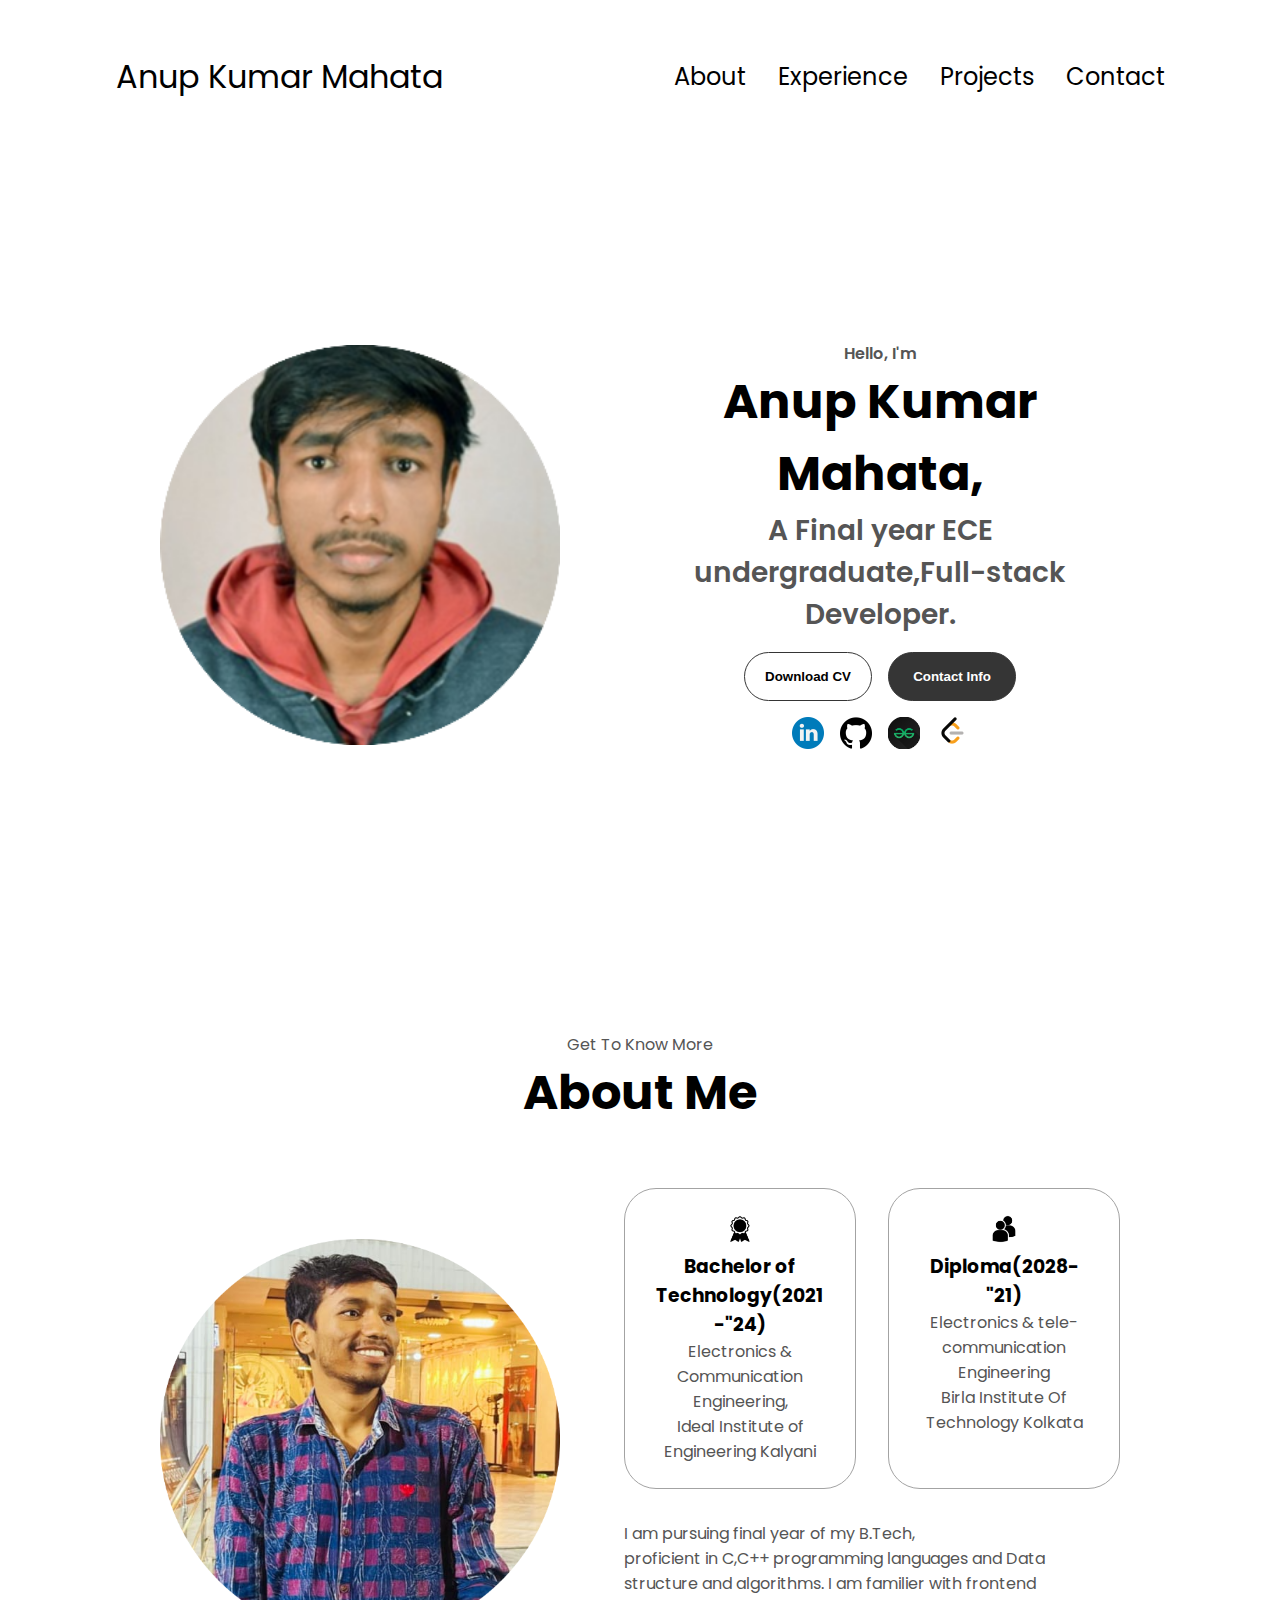
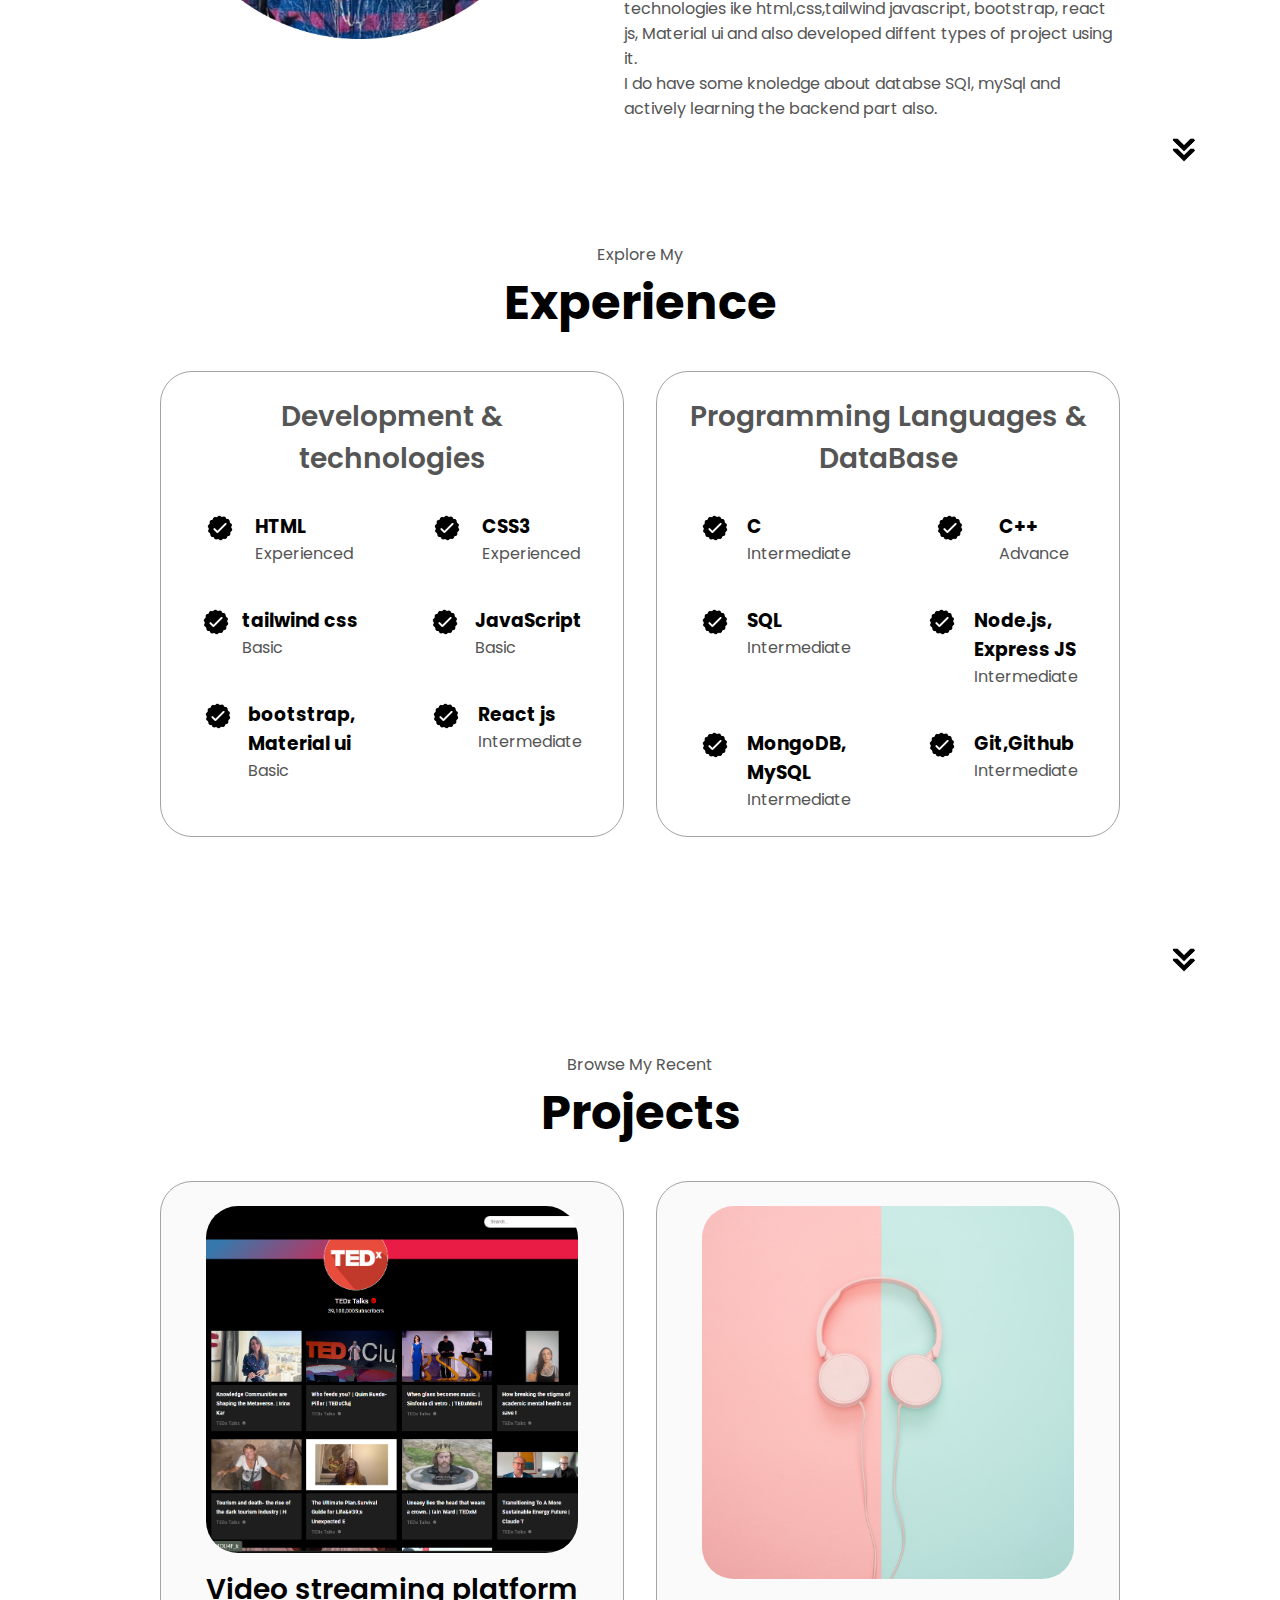
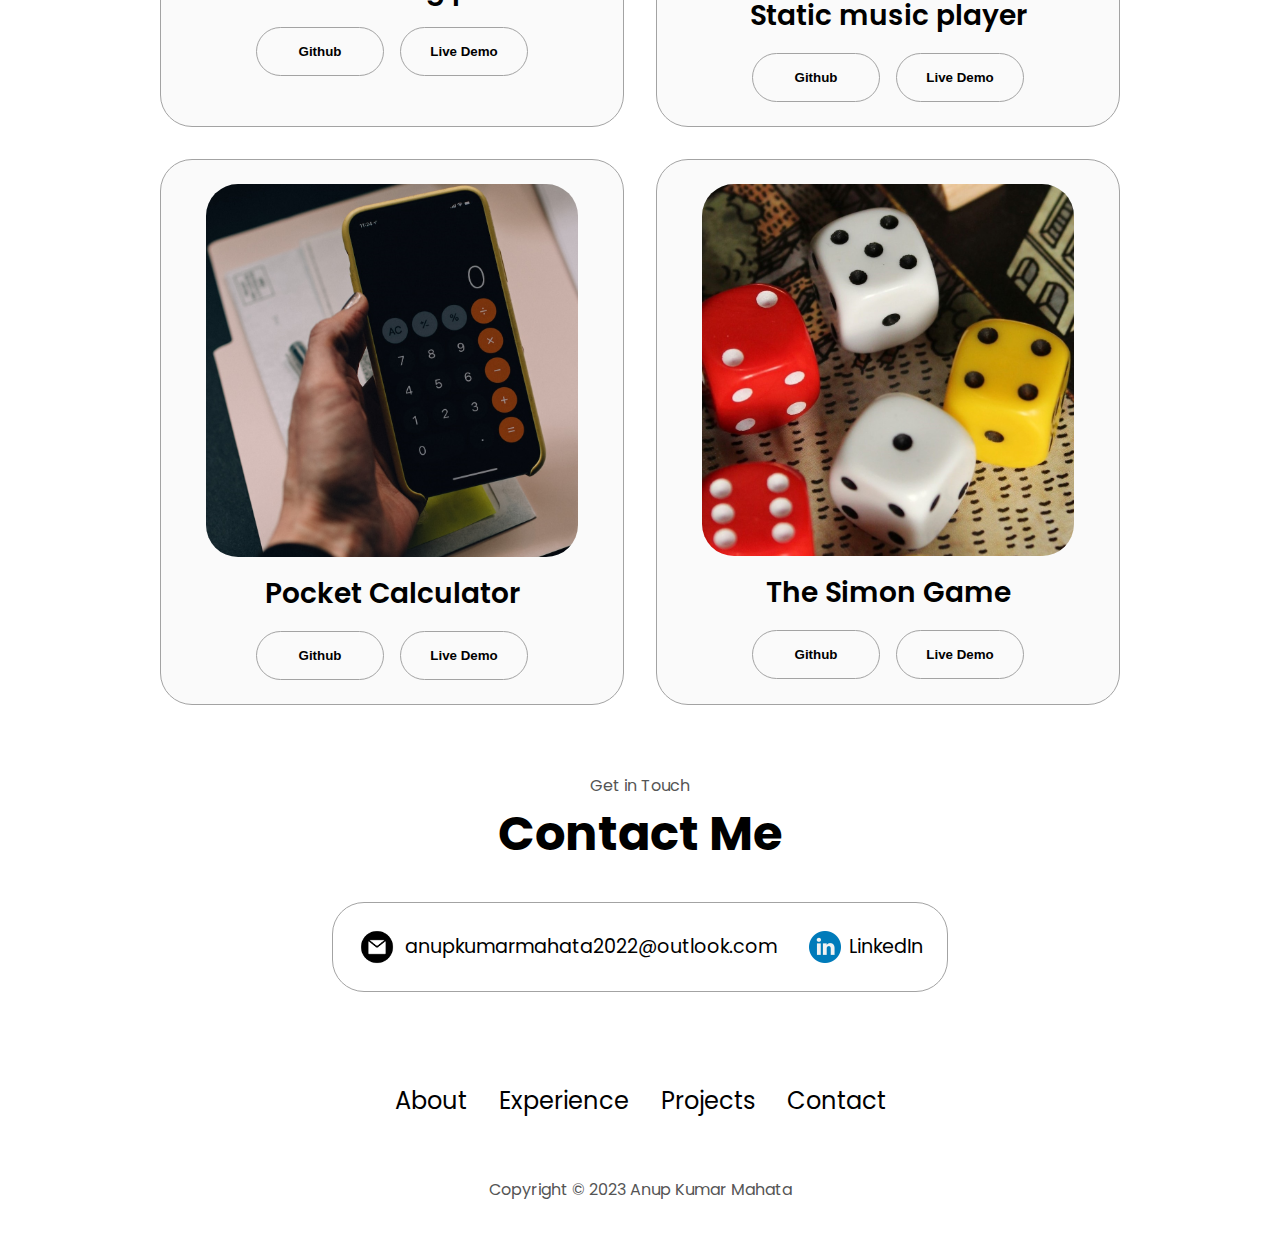
==== index.html @ 623d1932 "re upload" ====
<!DOCTYPE html>
<html lang="en">
  <head>
    <meta charset="UTF-8" />
    <meta http-equiv="X-UA-Compatible" content="IE=edge" />
    <meta name="viewport" content="width=device-width, initial-scale=1.0" />
    <title>My Portfolio</title>
    <link rel="icon" type="image/x-icon" href="assets/favicon.ico">
    <link rel="stylesheet" href="style.css" />
    <link rel="stylesheet" href="m_query.css" />
    
  </head>
  <body>
    <nav id="desktop-nav">
      <div class="logo">Anup Kumar Mahata</div>
      <div>
        <ul class="nav-links">
          <li><a href="#about">About</a></li>
          <li><a href="#experience">Experience</a></li>
          <li><a href="#projects">Projects</a></li>
          <li><a href="#contact">Contact</a></li>
        </ul>
      </div>
    </nav>
    <nav id="hamburger-nav">
      <div class="logo"><strong>Anup Kumar Mahata</strong></div>
      <div class="hamburger-menu">
        <div class="hamburger-icon" onclick="toggleMenu()">
          <span></span>
          <span></span>
          <span></span>
        </div>
        <div class="menu-links">
          <li><a href="#about" onclick="toggleMenu()">About</a></li>
          <li><a href="#experience" onclick="toggleMenu()">Experience</a></li>
          <li><a href="#projects" onclick="toggleMenu()">Projects</a></li>
          <li><a href="#contact" onclick="toggleMenu()">Contact</a></li>
        </div>
      </div>
    </nav>
    <section id="profile">
      <div class="section__pic-container">
        <img
          src="./assets/pp2.png"
          alt="John Doe profile picture"
        />
      </div>
      <div class="section__text">
        <p class="section__text__p1">Hello, I'm</p>
        <h1 class="title">Anup Kumar Mahata,</h1>
        <p class="section__text__p2">
         A Final year ECE undergraduate,<span>Full-stack Developer.</span>
        </p>
        <div class="btn-container">
          <button
            class="btn btn-color-2"
            onclick="window.open('./assets/Anup_rsume.pdf')"
          >
            Download CV
          </button>
          <button class="btn btn-color-1" onclick="location.href='./#contact'">
            Contact Info
          </button>
        </div>
        <div id="socials-container">
          <img
            src="./assets/linkedin.png"
            alt="My LinkedIn profile"
            class="icon"
            onclick="location.href='https://www.linkedin.com/in/anup-kumar-mahata-76952b246/'"
          />
          <img
            src="./assets/github.png"
            alt="My Github profile"
            class="icon"
            onclick="location.href='https://github.com/Akm007git'"
          />
          <img
            src="./assets/gfg.jpg"
            alt="my gfg profile"
            class="icon"
            onclick="location.href='https://auth.geeksforgeeks.org/user/anup_kumar_12'"
          />
          <img
            src="./assets/LeetCode.png"
            alt="My Leetcode profile"
            class="icon"
            onclick="location.href='https://leetcode.com/Akmetcode123/'"
          />
        </div>
      </div>
    </section>
    <section id="about">
      <p class="section__text__p1">Get To Know More</p>
      <h1 class="title">About Me</h1>
      <div class="section-container">
        <div class="section__pic-container">
          <img
            src="./assets/profile-pic (2).png"
            alt="Profile picture"
            class="about-pic"
          />
        </div>
        <div class="about-details-container">
          <div class="about-containers">
            <div class="details-container">
              <img
                src="./assets/experience.png"
                alt="Experience icon"
                class="icon"
              />
              <h3>Bachelor of Technology(2021 -"24)</h3>
              <p>
                Electronics & Communication Engineering, <br />
                Ideal Institute of Engineering <span>Kalyani</span>
              </p>
            </div>
            <div class="details-container">
              <img
                src="./assets/education.png"
                alt="Education icon"
                class="icon"
              />
              <h3>Diploma(2028-"21)</h3>
              <p>
                Electronics & tele-communication Engineering<br />
                Birla Institute Of Technology <span>Kolkata</span>
              </p>
            </div>
          </div>
          <div class="text-container">
            <p>
              I am pursuing final year of my B.Tech, <br />
              proficient in C,C++ programming languages and Data structure and
              algorithms. I am familier with frontend technologies ike
              html,css,tailwind javascript, bootstrap, react js, Material ui and
              also developed diffent types of project using it. <br />I do have
              some knoledge about databse SQl, mySql and actively learning the
              backend part also.
            </p>
          </div>
        </div>
      </div>
      <img
        src="./assets/arrow.png"
        alt="Arrow icon"
        class="icon arrow"
        onclick="location.href='./#experience'"
      />
    </section>
    <section id="experience">
      <p class="section__text__p1">Explore My</p>
      <h1 class="title">Experience</h1>
      <div class="experience-details-container">
        <div class="about-containers">
          <div class="details-container">
            <h2 class="experience-sub-title">Development & technologies</h2>
            <div class="article-container">
              <article>
                <img
                  src="./assets/checkmark.png"
                  alt="Experience icon"
                  class="icon"
                />
                <div>
                  <h3>HTML</h3>
                  <p>Experienced</p>
                </div>
              </article>
              <article>
                <img
                  src="./assets/checkmark.png"
                  alt="Experience icon"
                  class="icon"
                />
                <div>
                  <h3>CSS3</h3>
                  <p>Experienced</p>
                </div>
              </article>
              <article>
                <img
                  src="./assets/checkmark.png"
                  alt="Experience icon"
                  class="icon"
                />
                <div>
                  <h3>tailwind css</h3>
                  <p>Basic</p>
                </div>
              </article>
              <article>
                <img
                  src="./assets/checkmark.png"
                  alt="Experience icon"
                  class="icon"
                />
                <div>
                  <h3>JavaScript</h3>
                  <p>Basic</p>
                </div>
              </article>
              <article>
                <img
                  src="./assets/checkmark.png"
                  alt="Experience icon"
                  class="icon"
                />
                <div>
                  <h3>bootstrap, <br><span>Material ui</span></h3>
                  <p>Basic</p>
                </div>
              </article>
              <article>
                <img
                  src="./assets/checkmark.png"
                  alt="Experience icon"
                  class="icon"
                />
                <div>
                  <h3>React js</h3>
                  <p>Intermediate</p>
                </div>
              </article>
            </div>
          </div>

          <div class="details-container">
            <h2 class="experience-sub-title">Programming Languages & DataBase</h2>
            <div class="article-container">
              <article>
                <img
                  src="./assets/checkmark.png"
                  alt="Experience icon"
                  class="icon"
                />
                <div>
                  <h3>C</h3>
                  <p>Intermediate</p>
                </div>
              </article>
              <article>
                <img
                  src="./assets/checkmark.png"
                  alt="Experience icon"
                  class="icon"
                />
                <div>
                  <h3>C++</h3>
                  <p>Advance</p>
                </div>
              </article>
              <article>
                <img
                  src="./assets/checkmark.png"
                  alt="Experience icon"
                  class="icon"
                />
                <div>
                  <h3>SQL</h3>
                  <p>Intermediate</p>
                </div>
              </article>
              <article>
                <img
                  src="./assets/checkmark.png"
                  alt="Experience icon"
                  class="icon"
                />
                <div>
                  <h3>Node.js, <br><span>Express JS</span></h3>
                  <p>Intermediate</p>
                </div>
              </article>
              <article>
                <img
                  src="./assets/checkmark.png"
                  alt="Experience icon"
                  class="icon"
                />
                <div>
                  <h3>MongoDB,<br><span>MySQL</span></h3>
                  <p>Intermediate</p>
                </div>
              </article>
              <article>
                <img
                  src="./assets/checkmark.png"
                  alt="Experience icon"
                  class="icon"
                />
                <div>
                  <h3>Git,Github</h3>
                  <p>Intermediate</p>
                </div>
              </article>
            </div>
          </div>
        </div>
      </div>
      <img
        src="./assets/arrow.png"
        alt="Arrow icon"
        class="icon arrow"
        onclick="location.href='./#projects'"
      />
    </section>
    <section id="projects">
      <p class="section__text__p1">Browse My Recent</p>
      <h1 class="title">Projects</h1>
      <div class="experience-details-container">
        <div class="about-containers">


          <div class="details-container color-container">
            <div class="article-container">
              <img
                src="./assets/project-1.png"
                alt="Project 1"
                class="project-img"
              />
            </div>
            <h2 class="experience-sub-title project-title">Video streaming platform</h2>
            <div class="btn-container">
              <button
                class="btn btn-color-2 project-btn"
                onclick="location.href='https://github.com/Akm007git/React-2023'"
              >
                Github
              </button>
              <button
                class="btn btn-color-2 project-btn"
                onclick="location.href='https://reliable-youtiao-39194a.netlify.app/'"
              >
                Live Demo
              </button>
            </div>
          </div>


          <div class="details-container color-container">
            <div class="article-container">
              <img
                src="./assets/project-2.png"
                alt="Project 1"
                class="project-img"
              />
            </div>
            <h2 class="experience-sub-title project-title">Static music player</h2>
            <div class="btn-container">
              <button
                class="btn btn-color-2 project-btn"
                onclick="location.href='https://github.com/Akm007git/spotify'"
              >
                Github
              </button>
              <button
                class="btn btn-color-2 project-btn"
                onclick="location.href='https://akm007git.github.io/spotify/'"
              >
                Live Demo
              </button>
            </div>
          </div>


          <div class="details-container color-container">
            <div class="article-container">
              <img
                src="./assets/project-3.png"
                alt="Project 3"
                class="project-img"
              />
            </div>
            <h2 class="experience-sub-title project-title">Pocket Calculator</h2>
            <div class="btn-container">
              <button
                class="btn btn-color-2 project-btn"
                onclick="location.href='https://github.com/Akm007git/spotify'"
              >
                Github
              </button>
              <button
                class="btn btn-color-2 project-btn"
                onclick="location.href='https://akm007git.github.io/PocketCalculator/'"
              >
                Live Demo
              </button>
            </div>
          </div>


          <div class="details-container color-container">
            <div class="article-container">
              <img
                src="./assets/project-4.jpg"
                alt="Project 4"
                class="project-img"
              />
            </div>
            <h2 class="experience-sub-title project-title">The Simon Game</h2>
            <div class="btn-container">
              <button
                class="btn btn-color-2 project-btn"
                onclick="location.href='https://github.com/Akm007git/TheSimonGame'"
              >
                Github
              </button>
              <button
                class="btn btn-color-2 project-btn"
                onclick="location.href='https://akm007git.github.io/TheSimonGame/'"
              >
                Live Demo
              </button>
            </div>
          </div>
        </div>
      </div>
<!--       
      <img
        src="./assets/arrow.png"
        alt="Arrow icon"
        class="icon arrow"
        style="padding-left: 10px;"
        onclick="location.href='./#contact'"
      /> -->
    </section>
    <section id="contact">
      <p class="section__text__p1">Get in Touch</p>
      <h1 class="title">Contact Me</h1>
      <div class="contact-info-upper-container">
        <div class="contact-info-container">
          <img
            src="./assets/email.png"
            alt="Email icon"
            class="icon contact-icon email-icon"
          />
          <p><a href="mailto:examplemail@gmail.com">anupkumarmahata2022@outlook.com</a></p>
        </div>
        <div class="contact-info-container">
          <img
            src="./assets/linkedin.png"
            alt="LinkedIn icon"
            class="icon contact-icon"
          />
          <p><a href="https://www.linkedin.com/in/anup-kumar-mahata-76952b246/">LinkedIn</a></p>
        </div>
      </div>
    </section>
    <footer>
      <nav>
        <div class="nav-links-container">
          <ul class="nav-links">
            <li><a href="#about">About</a></li>
            <li><a href="#experience">Experience</a></li>
            <li><a href="#projects">Projects</a></li>
            <li><a href="#contact">Contact</a></li>
          </ul>
        </div>
      </nav>
      <p>Copyright &#169; 2023 Anup Kumar Mahata</p>
    </footer>
    <script src="index.js"></script>
  </body>
</html>
---- style.css ----
/* GENERAL */

@import url("https://fonts.googleapis.com/css2?family=Poppins:wght@300;400;500;600&display=swap");

* {
  margin: 0;
  padding: 0;
}

body {
  font-family: "Poppins", sans-serif;
}

html {
  scroll-behavior: smooth;
}

p {
  color: rgb(85, 85, 85);
}

/* TRANSITION */

a,
.btn {
  transition: all 300ms ease;
}

/* DESKTOP NAV */

nav,
.nav-links {
  display: flex;
}

nav {
  justify-content: space-around;
  align-items: center;
  height: 17vh;
}

.nav-links {
  gap: 2rem;
  list-style: none;
  font-size: 1.5rem;
}

a {
  color: black;
  text-decoration: none;
  text-decoration-color: white;
}

a:hover {
  color: grey;
  text-decoration: underline;
  text-underline-offset: 1rem;
  text-decoration-color: rgb(181, 181, 181);
}

.logo {
  font-size: 2rem;
}

.logo:hover {
  cursor: default;
}

/* HAMBURGER MENU */

#hamburger-nav {
  display: none;
}

.hamburger-menu {
  position: relative;
  display: inline-block;
}

.hamburger-icon {
  display: flex;
  flex-direction: column;
  justify-content: space-between;
  height: 24px;
  width: 30px;
  cursor: pointer;
}

.hamburger-icon span {
  width: 100%;
  height: 2px;
  background-color: black;
  transition: all 0.3 ease-in-out;
}

.menu-links {
  position: absolute;
  top: 100%;
  right: 0;
  background-color: white;
  width: fit-content;
  max-height: 0;
  overflow: hidden;
  transition: all 0.3 ease-in-out;
}

.menu-links a {
  display: block;
  padding: 10px;
  text-align: center;
  font-size: 1.5rem;
  color: black;
  text-decoration: none;
  transition: all 0.3 ease-in-out;
}

.menu-links li {
  list-style: none;
}

.menu-links.open {
  max-height: 300px;
}

.hamburger-icon.open span:first-child {
  transform: rotate(45deg) translate(10px, 5px);
}

.hamburger-icon.open span:nth-child(2) {
  opacity: 0;
}

.hamburger-icon.open span:last-child {
  transform: rotate(-45deg) translate(10px, -5px);
}

.hamburger-icon span:first-child {
  transform: none;
}

.hamburger-icon span:first-child {
  opacity: 1;
}

.hamburger-icon span:first-child {
  transform: none;
}

/* SECTIONS */

section {
  padding-top: 4vh;
  height: 90vh;
  margin: 0 10rem;
  box-sizing: border-box;
  min-height: fit-content;
}

.section-container {
  display: flex;
}

/* PROFILE SECTION */

#profile {
  display: flex;
  justify-content: center;
  gap: 5rem;
  height: 80vh;
}

.section__pic-container {
  display: flex;
  height: 400px;
  width: 400px;
  margin: auto 0;
}

.section__text {
  align-self: center;
  text-align: center;
}

.section__text p {
  font-weight: 600;
}

.section__text__p1 {
  text-align: center;
}

.section__text__p2 {
  font-size: 1.75rem;
  margin-bottom: 1rem;
}

.title {
  font-size: 3rem;
  text-align: center;
}

#socials-container {
  display: flex;
  justify-content: center;
  margin-top: 1rem;
  gap: 1rem;
}

/* ICONS */

.icon {
  cursor: pointer;
  height: 2rem;
}

/* BUTTONS */

.btn-container {
  display: flex;
  justify-content: center;
  gap: 1rem;
}

.btn {
  font-weight: 600;
  transition: all 300ms ease;
  padding: 1rem;
  width: 8rem;
  border-radius: 2rem;
}

.btn-color-1,
.btn-color-2 {
  border: rgb(53, 53, 53) 0.1rem solid;
}

.btn-color-1:hover,
.btn-color-2:hover {
  cursor: pointer;
}

.btn-color-1,
.btn-color-2:hover {
  background: rgb(53, 53, 53);
  color: white;
}

.btn-color-1:hover {
  background: rgb(0, 0, 0);
}

.btn-color-2 {
  background: none;
}

.btn-color-2:hover {
  border: rgb(255, 255, 255) 0.1rem solid;
}

.btn-container {
  gap: 1rem;
}

/* ABOUT SECTION */

#about {
  position: relative;
}

.about-containers {
  gap: 2rem;
  margin-bottom: 2rem;
  margin-top: 2rem;
}

.about-details-container {
  justify-content: center;
  flex-direction: column;
}

.about-containers,
.about-details-container {
  display: flex;
}

.about-pic {
  border-radius: 2rem;
}

.arrow {
  position: absolute;
  right: -5rem;
  bottom: 2.5rem;
}

.details-container {
  padding: 1.5rem;
  flex: 1;
  background: white;
  border-radius: 2rem;
  border: rgb(53, 53, 53) 0.1rem solid;
  border-color: rgb(163, 163, 163);
  text-align: center;
}

.section-container {
  gap: 4rem;
  height: 80%;
}

.section__pic-container {
  height: 400px;
  width: 400px;
  margin: auto 0;
}

/* EXPERIENCE SECTION */

#experience {
  position: relative;
}

.experience-sub-title {
  color: rgb(85, 85, 85);
  font-weight: 600;
  font-size: 1.75rem;
  margin-bottom: 2rem;
}

.experience-details-container {
  display: flex;
  justify-content: center;
  flex-direction: column;
}

.article-container {
  display: flex;
  text-align: initial;
  flex-wrap: wrap;
  flex-direction: row;
  gap: 2.5rem;
  justify-content: space-around;
}

article {
  display: flex;
  width: 10rem;
  justify-content: space-around;
  gap: 0.5rem;
}

article .icon {
  cursor: default;
}

/* PROJECTS SECTION */

#projects {
  position: relative;
}

.color-container {
  border-color: rgb(163, 163, 163);
  background: rgb(250, 250, 250);
}

.project-img {
  border-radius: 2rem;
  width: 90%;
  height: 90%;
}

.project-title {
  margin: 1rem;
  color: black;
}

.project-btn {
  color: black;
  border-color: rgb(163, 163, 163);
}

.about-containers{
    display: flex;
    justify-content: center;
    }

/* CONTACT */

#contact {
  display: flex;
  justify-content: center;
  flex-direction: column;
  height: 45vh;
}

.contact-info-upper-container {
  display: flex;
  justify-content: center;
  border-radius: 2rem;
  border: rgb(53, 53, 53) 0.1rem solid;
  border-color: rgb(163, 163, 163);
  background: (250, 250, 250);
  margin: 2rem auto;
  padding: 0.5rem;
}

.contact-info-container {
  display: flex;
  align-items: center;
  justify-content: center;
  gap: 0.5rem;
  margin: 1rem;
}

.contact-info-container p {
  font-size: larger;
}

.contact-icon {
  cursor: default;
}

.email-icon {
  height: 2.5rem;
}

/* FOOTER SECTION */

footer {
  height: 26vh;
  margin: 0 1rem;
}

footer p {
  text-align: center;
}
---- m_query.css ----
@media screen and (max-width: 1400px) {
    #profile {
      height: 83vh;
      margin-bottom: 6rem;
    }
    .about-containers {
      flex-wrap: wrap;
    }
    #contact,
    #projects {
      height: fit-content;
    }
  }
  
  @media screen and (max-width: 1200px) {
    #desktop-nav {
      display: none;
    }
    #hamburger-nav {
      display: flex;
    }
    #experience,
    .experience-details-container {
      margin-top: 1rem;
    }
    #profile,
    .section-container {
      display: block;
    }
    .arrow {
      display: none;
      
    }
    section,
    .section-container {
      height: fit-content;
    }
    section {
      margin: 0 5%;
    }
    .section__pic-container {
      width: 275px;
      height: 275px;
      margin: 0 auto 2rem;
    }
    .about-containers {
      margin-top: 0;
    }
  }
  
  @media screen and (max-width: 600px) {
    #contact,
    footer {
      height: 40vh;
    }
    #profile {
      height: 83vh;
      margin-bottom: 0;
    }
    article {
      font-size: 1rem;
    }
    footer nav {
      height: fit-content;
      margin-bottom: 2rem;
    }
    .about-containers,
    .contact-info-upper-container,
    .btn-container {
      flex-wrap: wrap;
    }
    .contact-info-container {
      margin: 0;
    }
    .contact-info-container p,
    .nav-links li a {
      font-size: 1rem;
    }
    .experience-sub-title {
      font-size: 1.25rem;
    }
    .logo {
      font-size: 1.5rem;
    }
    .nav-links {
      flex-direction: column;
      gap: 0.5rem;
      text-align: center;
    }
    .section__pic-container {
      width: auto;
      height: 46vw;
      justify-content: center;
    }
    .section__text__p2 {
      font-size: 1.25rem;
    }
    .title {
      font-size: 2rem;
    }
    .text-container {
      text-align: justify;
    }
  }
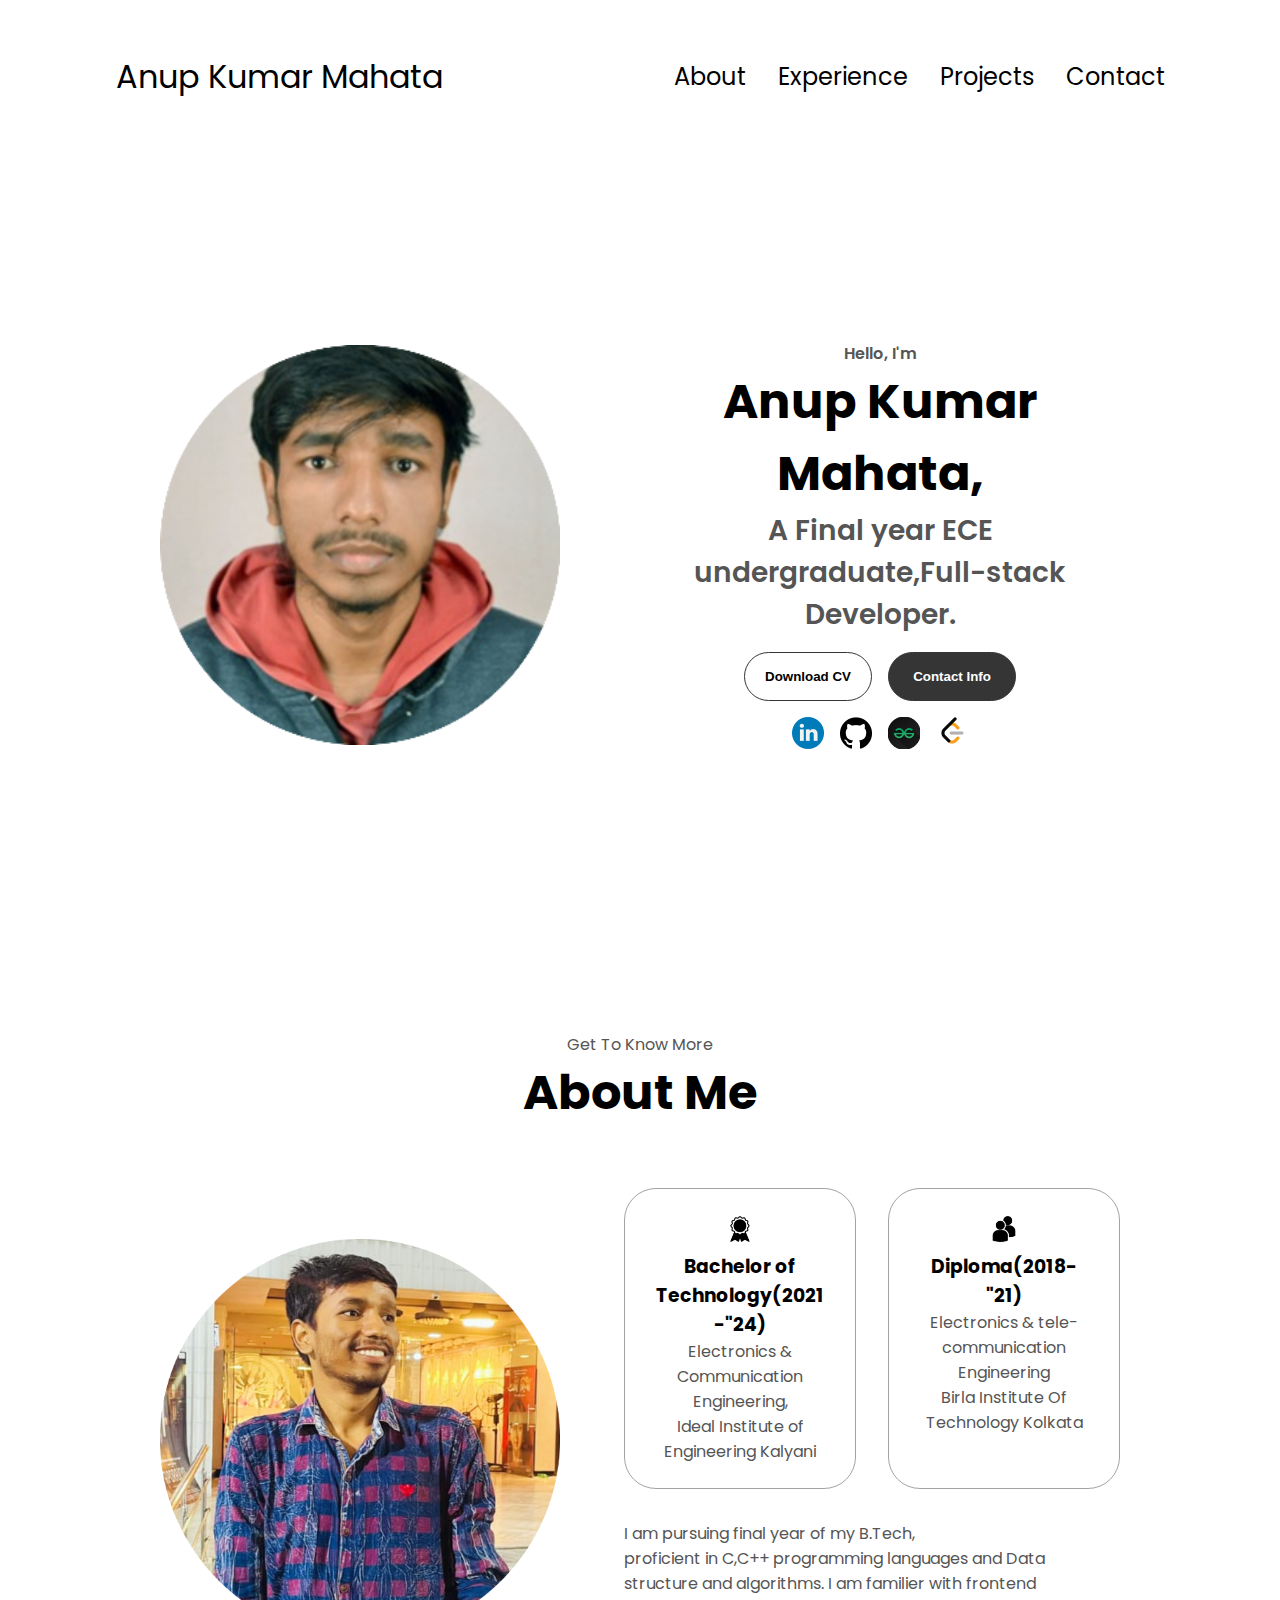
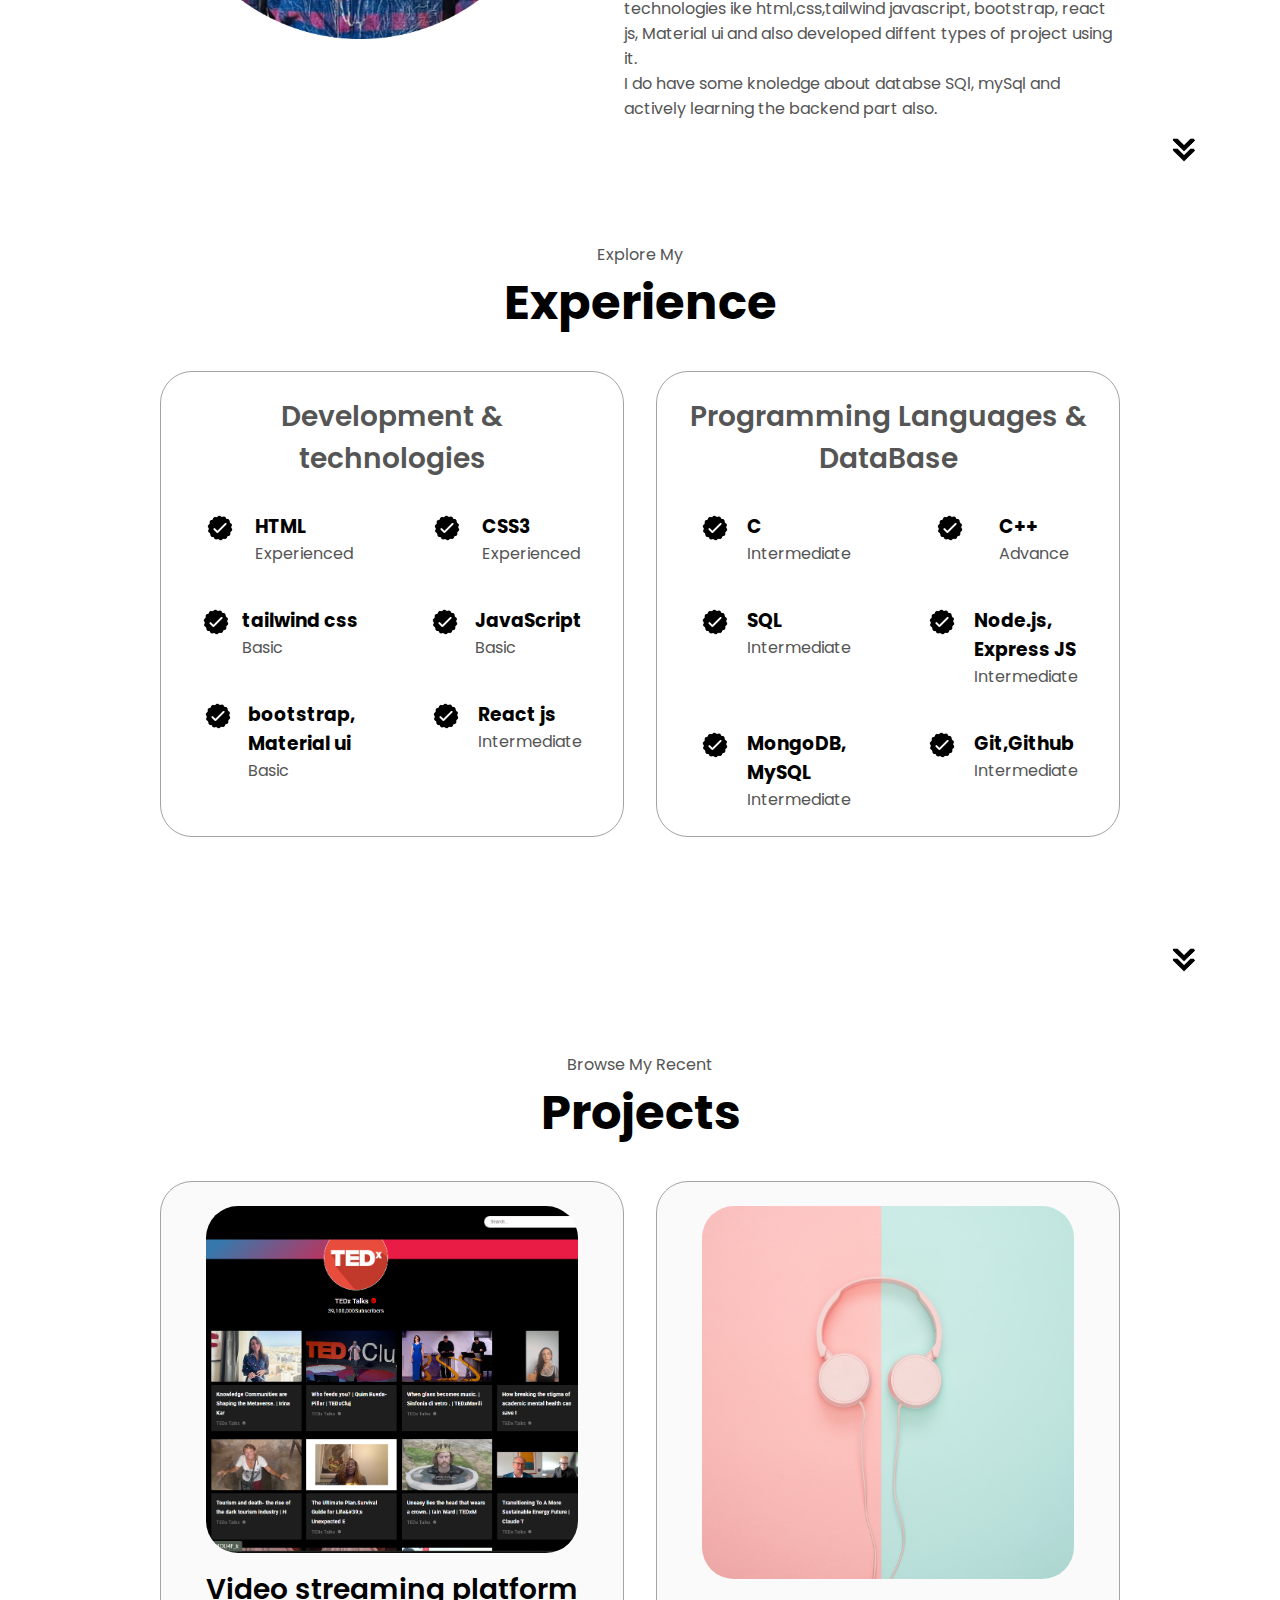
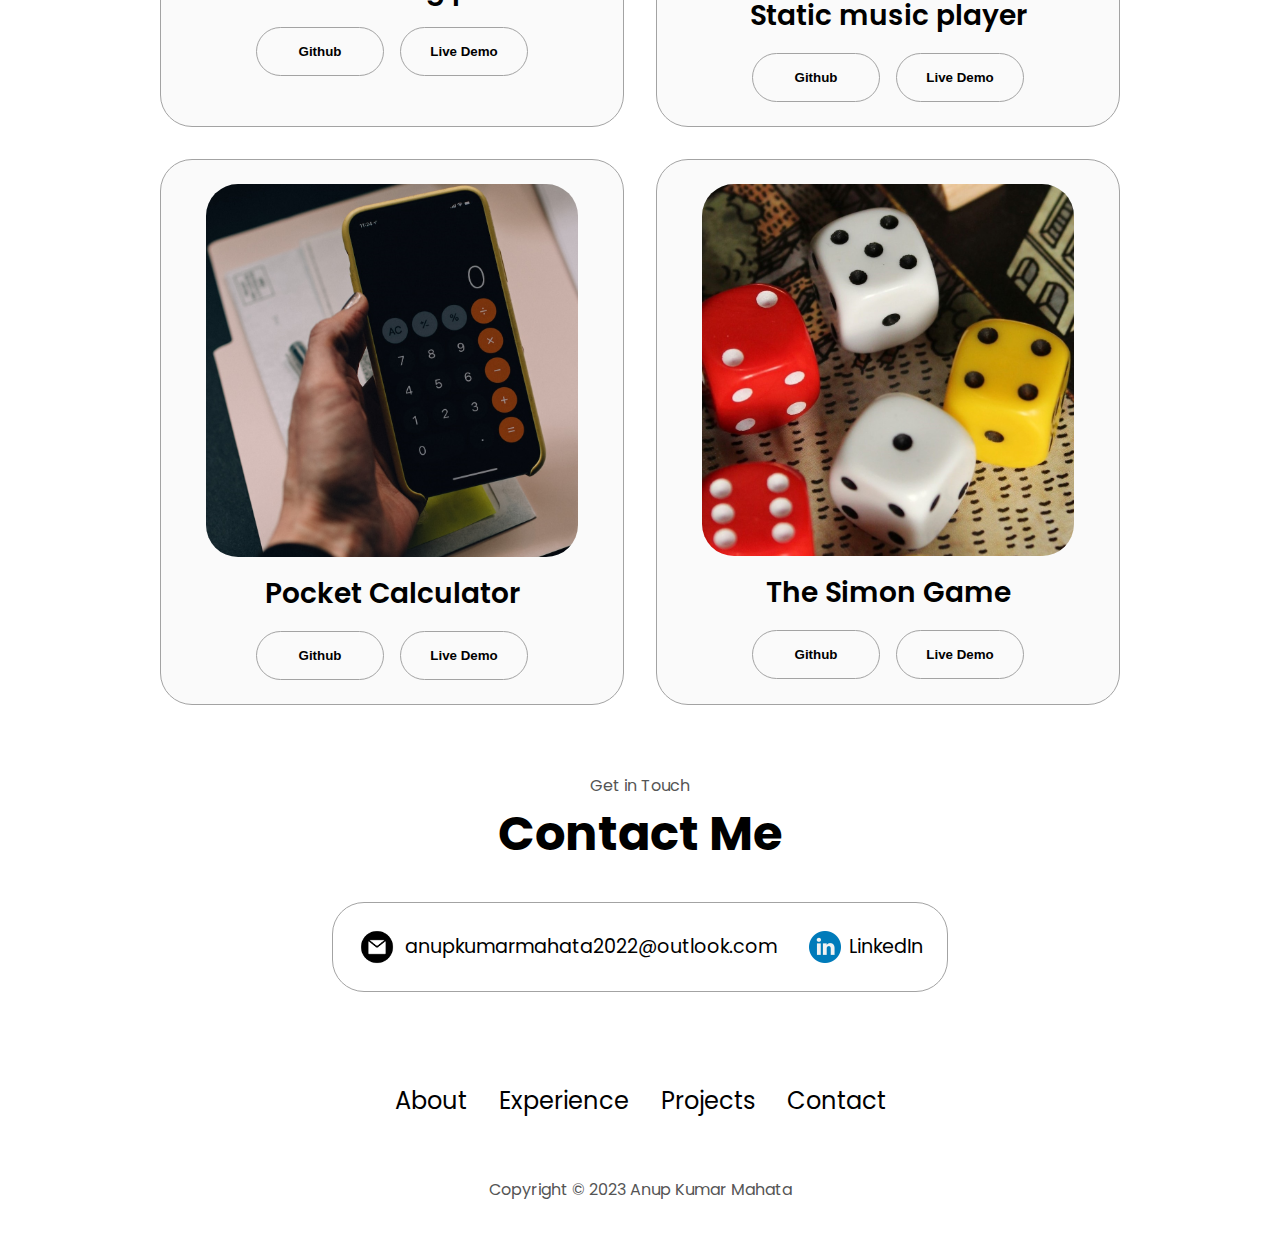
==== commit e4a15143: "Update index.html" ====
--- a/index.html
+++ b/index.html
@@ -121,7 +121,7 @@
                 alt="Education icon"
                 class="icon"
               />
-              <h3>Diploma(2028-"21)</h3>
+              <h3>Diploma(2018-"21)</h3>
               <p>
                 Electronics & tele-communication Engineering<br />
                 Birla Institute Of Technology <span>Kolkata</span>
